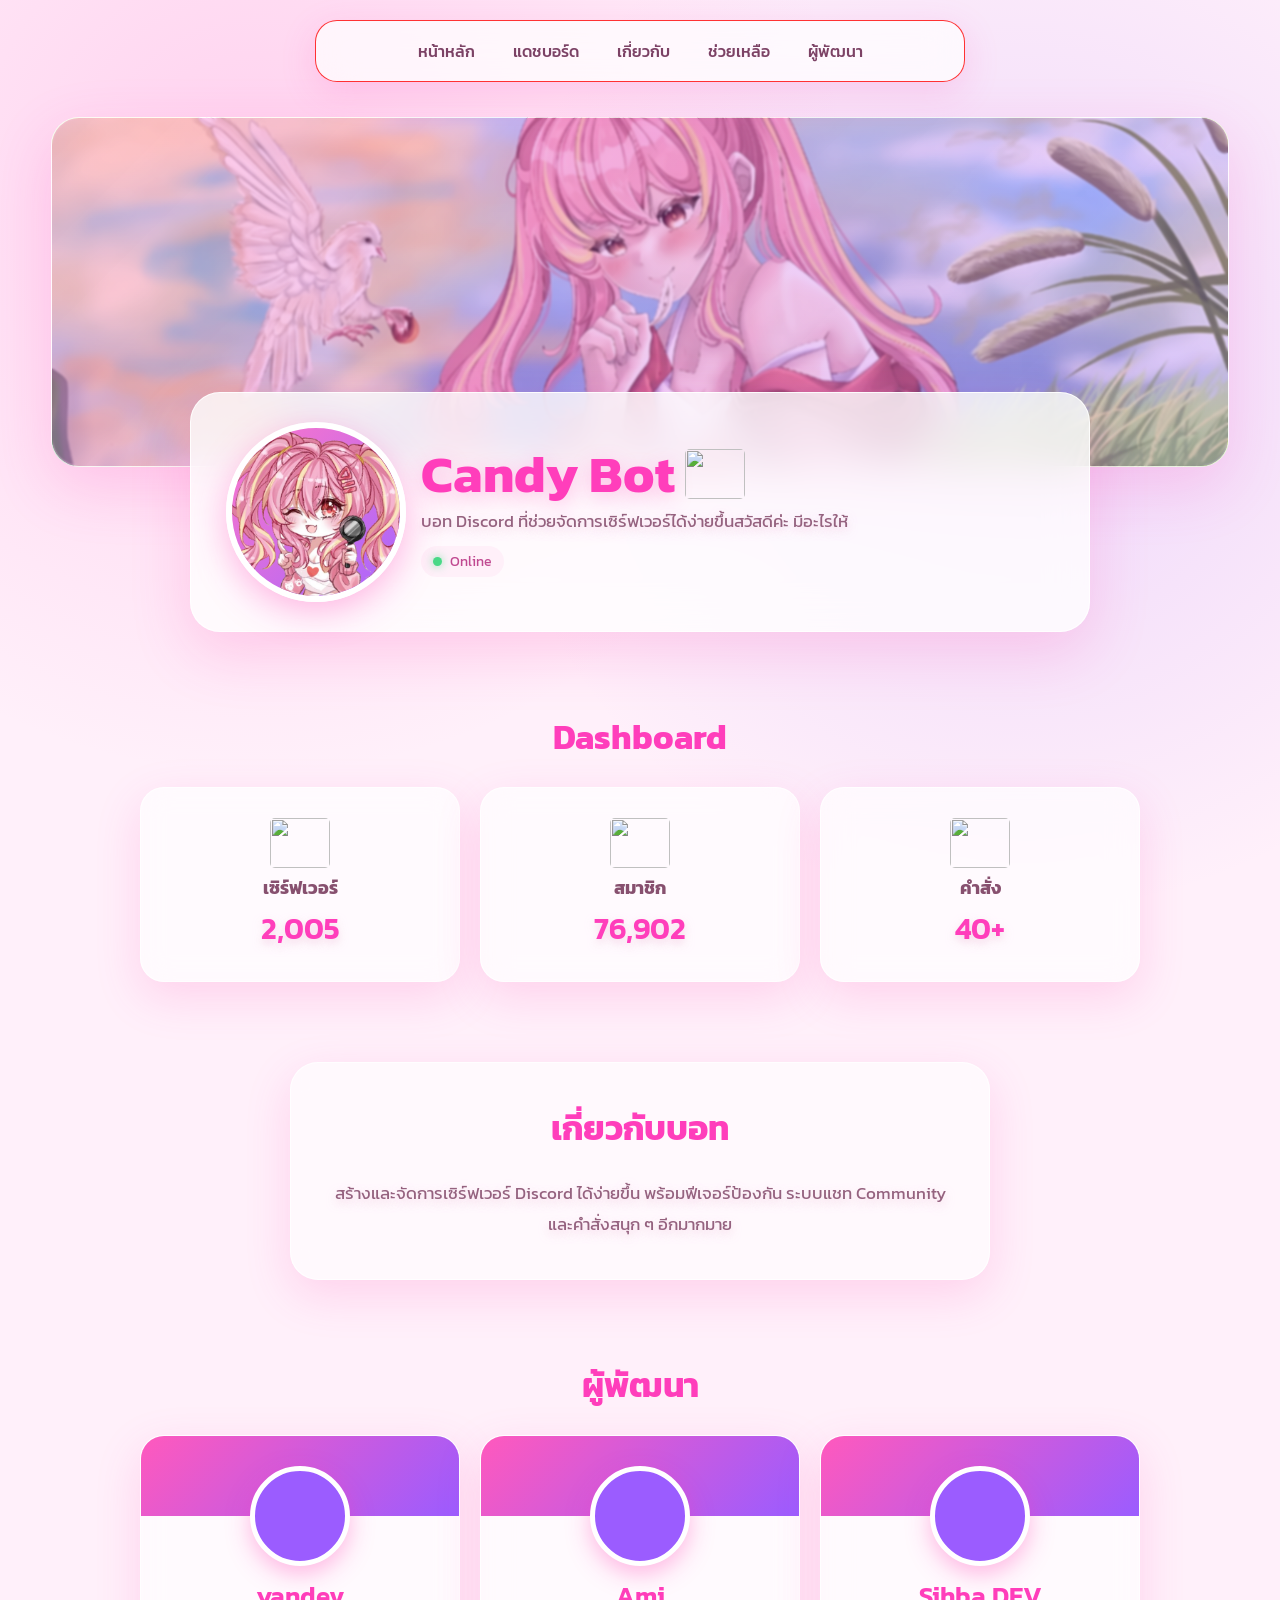
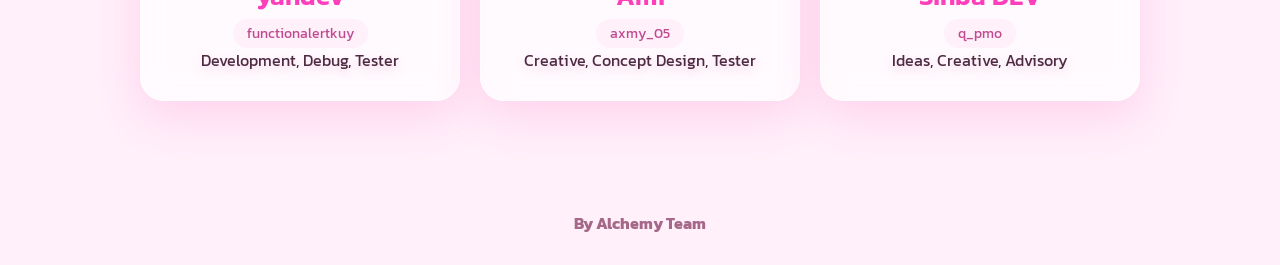
==== index.html @ 8235892c "first commit" ====
<!DOCTYPE html>
<html lang="th">
<head>
    <meta charset="UTF-8">
    <meta name="viewport" content="width=device-width, initial-scale=1.0">
    <title>Candy Bot</title>
    <link rel="stylesheet" href="style.css">
</head>
<body>

    <header class="header">
        <nav id="list">
            <a href="#top">หน้าหลัก</a>
            <a href="#dashboard">แดชบอร์ด</a>
            <a href="#about">เกี่ยวกับ</a>
            <a href="้help.html">ช่วยเหลือ</a>
            <a href="#developer">ผู้พัฒนา</a>
        </nav>
    </header>

    <section class="image-thumbnail" id="top">
        <div class="thumbnail-overlay"></div>
    </section>

    <section class="profile">
        <div class="profile-data">
            <img src="./pictures/candy.png" alt="Candy">
        </div>

        <div class="profile-info">
            <div class="title-row">
                <h1>Candy Bot</h1>
                <img class="logo title-logo" src="https://cdn-icons-png.flaticon.com/512/4464/4464750.png" alt="">
            </div>
            <p id="description">บอท Discord ที่ช่วยจัดการเซิร์ฟเวอร์ได้ง่ายขึ้น</p>
            <div class="status">
                <span class="status-dot"></span>
                Online
            </div>
        </div>
    </section>

    <section id="dashboard" class="section-card">
        <h2>Dashboard</h2>
        <div class="cards">
            <div class="card">
                <img class="logo" src="https://cdn-icons-png.flaticon.com/512/10835/10835294.png" alt="">
                <h3>เซิร์ฟเวอร์</h3>
                <p>2,005</p>
            </div>
            <div class="card">
                <img class="logo" src="https://cdn-icons-png.flaticon.com/512/2611/2611737.png" alt="">
                <h3>สมาชิก</h3>
                <p>76,902</p>
            </div>
            <div class="card">
                <img class="logo" src="https://cdn-icons-png.magnific.com/256/17653/17653595.png?semt=ais_white_label" alt="">
                <h3>คำสั่ง</h3>
                <p>40+</p>
            </div>
        </div>
    </section>

    <section id="about" class="about">
        <h2>เกี่ยวกับบอท</h2>
        <p>สร้างและจัดการเซิร์ฟเวอร์ Discord ได้ง่ายขึ้น พร้อมฟีเจอร์ป้องกัน ระบบแชท Community และคำสั่งสนุก ๆ อีกมากมาย</p>
    </section>

    

    <section id="developer" class="developer-section">
        <h2>ผู้พัฒนา</h2>
        <div class="developer-grid">
            <div class="developer-card">
                <div class="profile-dev profile-dev-yandev"></div>
                <h3 class="text-name">yandev</h3>
                <p class="developer-tag">functionalertkuy</p>
                <p>Development, Debug, Tester</p>
            </div>
            <div class="developer-card">
                <div class="profile-dev profile-dev-ami"></div>
                <h3 class="text-name">Ami</h3>
                <p class="developer-tag">axmy_05</p>
                <p>Creative, Concept Design, Tester</p>
            </div>
            <div class="developer-card">
                <div class="profile-dev profile-dev-shiba"></div>
                <h3 class="text-name">Sihba DEV</h3>
                <p class="developer-tag">q_pmo</p>
                <p>Ideas, Creative, Advisory</p>
            </div>
        </div>
    </section>

    <footer>
        <h3>By Alchemy Team</h3>
    </footer>

    <script src="index.js"></script>
</body>
</html>
---- style.css ----
@import url('https://fonts.googleapis.com/css2?family=Kanit:wght@300;400;500;600;700&display=swap');

* {
    margin: 0;
    padding: 0;
    box-sizing: border-box;
}

:root {
    --font-shadow: 0 4px 10px #edbdd99f;
    --pink: #ff59bd;
    --pink-dark: #ff3ebb;
    --pink-light: #ffd6f0;
    --purple: #9b5cff;
    --cursor: url("./pictures/cursor2.jpg");
    --body-color: #fff0fa;
    --card-color: rgba(255, 255, 255, 0.68);
    --text: #4d2942;
    --muted: #95627f;
    --shadow: 0 15px 45px rgba(255, 72, 178, 0.18);
    --kanit-font: "Kanit", sans-serif;
    --thumbnail: url("./pictures/candy_thumb.webp");
}

html {
    scroll-behavior: smooth;
}

body {
    font-family: var(--kanit-font);
    background:
        radial-gradient(circle at 20% 10%, rgba(255, 117, 204, 0.25), transparent 30%),
        radial-gradient(circle at 80% 20%, rgba(160, 102, 255, 0.18), transparent 30%),
        var(--body-color);
    color: var(--text);
    cursor: var(--cursor);
    min-height: 100vh;
    overflow-x: hidden;
}

p {
    text-shadow: var(--font-shadow);
}

.logo {
    width: 60px;
    height: 50px;
    border-radius: 5px;
}

.header {
    position: sticky;
    top: 20px;
    z-index: 100;
    width: min(92%, 650px);
    height: 62px;
    margin: 20px auto 0;
    display: flex;
    align-items: center;
    justify-content: center;
    border-radius: 22px;
    background: rgba(255, 255, 255, 0.72);
    backdrop-filter: blur(18px);
    -webkit-backdrop-filter: blur(18px);
    border: 1px solid rgba(255, 0, 0, 0.8);
    box-shadow: 0 10px 35px rgba(255, 71, 180, 0.18);
}

#list {
    display: flex;
    align-items: center;
    justify-content: center;
    gap: 8px;
    width: 100%;
}

#list a {
    text-decoration: none;
    color: #7c4265;
    font-size: 16px;
    font-weight: 500;
    padding: 9px 15px;
    border-radius: 13px;
    transition: color 0.25s ease, background 0.25s ease, transform 0.25s ease;
}

#list a:hover {
    color: white;
    background: linear-gradient(135deg, var(--pink), var(--purple));
    transform: translateY(-2px);
    box-shadow: 0 6px 18px rgba(255, 67, 181, 0.25);
}

.image-thumbnail {
    position: relative;
    width: min(1200px, 92%);
    height: 350px;
    margin: 35px auto 0;
    overflow: hidden;
    border-radius: 28px;
    background-image: var(--thumbnail);
    background-repeat: no-repeat;
    background-size: cover;
    background-position: center;
    border: 1px solid rgba(255, 255, 255, 0.8);
    box-shadow: 0 20px 60px rgba(255, 70, 183, 0.2);
}

.thumbnail-overlay {
    position: absolute;
    inset: 0;
    background: linear-gradient(135deg, rgba(255, 103, 200, 0.35), rgba(150, 83, 255, 0.28));
    backdrop-filter: blur(1px);
}

.profile {
    position: relative;
    width: min(900px, 90%);
    min-height: 240px;
    margin: -75px auto 0;
    padding: 35px 45px 35px 230px;
    display: flex;
    align-items: center;
    border-radius: 30px;
    background: rgba(255, 255, 255, 0.78);
    backdrop-filter: blur(20px);
    -webkit-backdrop-filter: blur(20px);
    border: 1px solid rgba(255, 255, 255, 0.85);
    box-shadow: 0 20px 60px rgba(255, 66, 177, 0.2);
    z-index: 10;
}

.profile-data {
    position: absolute;
    left: 35px;
    top: 50%;
    transform: translateY(-50%);
    width: 180px;
    height: 180px;
    overflow: hidden;
    border-radius: 50%;
    background: linear-gradient(135deg, #ff76c8, #a765ff);
    border: 6px solid #fff;
    box-shadow: 0 10px 35px rgba(255, 54, 176, 0.35);
}

.profile-data img {
    width: 100%;
    height: 100%;
    object-fit: cover;
    display: block;
}

.profile-info {
    display: flex;
    flex-direction: column;
    align-items: flex-start;
}

.title-row {
    display: flex;
    align-items: center;
    gap: 10px;
}

.title-logo {
    margin-left: 0;
}

.profile h1 {
    font-size: 52px;
    line-height: 1;
    color: var(--pink-dark);
    text-shadow: 0 5px 20px rgba(255, 40, 166, 0.25);
}

#description {
    margin-top: 8px;
    color: var(--muted);
    font-size: 17px;
}

.status {
    display: flex;
    align-items: center;
    gap: 8px;
    margin-top: 12px;
    padding: 5px 12px;
    border-radius: 20px;
    background: #fff0f9;
    color: #c04a91;
    font-size: 14px;
}

.status-dot {
    width: 9px;
    height: 9px;
    border-radius: 50%;
    background: #49d987;
    box-shadow: 0 0 10px rgba(73, 217, 135, 0.7);
}

.section-card,
.about,
.developer-section {
    width: min(1000px, 90%);
    margin: 80px auto 0;
    text-align: center;
}

.section-card h2,
.about h2,
.developer-section h2 {
    font-size: 34px;
    color: var(--pink-dark);
    margin-bottom: 25px;
}

.cards {
    display: grid;
    grid-template-columns: repeat(3, 1fr);
    gap: 20px;
}

.card {
    padding: 30px 20px;
    border-radius: 24px;
    background: var(--card-color);
    backdrop-filter: blur(15px);
    border: 1px solid rgba(255, 255, 255, 0.8);
    box-shadow: var(--shadow);
    transition: transform 0.25s ease, box-shadow 0.25s ease;
}

.card:hover {
    transform: translateY(-7px);
    box-shadow: 0 20px 50px rgba(255, 70, 180, 0.25);
}

.card h3 {
    color: #87506f;
    font-size: 18px;
}

.card p {
    margin-top: 5px;
    font-size: 30px;
    font-weight: 600;
    color: var(--pink-dark);
}

.about {
    max-width: 700px;
    padding: 40px;
    border-radius: 28px;
    background: rgba(255, 255, 255, 0.6);
    backdrop-filter: blur(15px);
    border: 1px solid rgba(255, 255, 255, 0.8);
    box-shadow: var(--shadow);
}

.about p {
    color: var(--muted);
    font-size: 17px;
    line-height: 1.8;
}

.developer-grid {
    display: grid;
    grid-template-columns: repeat(3, 1fr);
    gap: 20px;
}

.developer-card {
    position: relative;
    overflow: hidden;
    display: flex;
    flex-direction: column;
    align-items: center;
    padding: 30px 20px 28px;
    border-radius: 24px;
    background: var(--card-color);
    backdrop-filter: blur(15px);
    border: 1px solid rgba(255, 255, 255, 0.8);
    box-shadow: var(--shadow);
    transition: transform 0.25s ease, box-shadow 0.25s ease;
}

.developer-card::before {
    content: "";
    position: absolute;
    top: 0;
    left: 0;
    right: 0;
    height: 80px;
    background: linear-gradient(135deg, var(--pink), var(--purple));
}

.developer-card:hover {
    transform: translateY(-7px);
    box-shadow: 0 20px 50px rgba(255, 70, 180, 0.25);
}

.profile-dev {
    position: relative;
    width: 100px;
    height: 100px;
    border-radius: 50%;
    border: 5px solid #fff;
    background-color: #9b5cff;
    background-size: cover;
    background-position: center;
    box-shadow: 0 8px 24px rgba(255, 54, 176, 0.35);
}

.profile-dev-yandev {
    background-image: url("https://media.discordapp.net/attachments/1551834868416253993/1552734645513097236/868f6804eb1391e83a15066d46608ace.jpg?ex=6ab6b053&is=6ab55ed3&hm=19ae6387f79ed8ddbcb4663b0d89c38e2f165c1404e1471e32bd87df03716502&=&format=webp");
}

.profile-dev-ami {
    background-image: url("https://cdn.discordapp.com/attachments/1455167939404894352/1552751343976980581/a2171ac2dc486e2172c3ef0468d1183b.webp?ex=6ab6bfe1&is=6ab56e61&hm=9dfa89090c55bf99ff353e79dc1f6808670424f4156124c1cbedd3acfeca20ab");
}

.profile-dev-shiba {
    background-image: url("https://cdn.discordapp.com/attachments/1455167939404894352/1552746728501805089/3b6210e26956e8ecf4f6ec5299d82752.webp?ex=6ab6bb94&is=6ab56a14&hm=239f7300b452076bb240426dcd3c57431c0c834e2f4cb2e0ea838637e5c9a1d4");
}

.text-name {
    margin-top: 14px;
    font-size: 26px;
    font-weight: 600;
    line-height: 1.2;
    color: var(--pink-dark);
    overflow-wrap: anywhere;
}

.developer-tag {
    margin-top: 8px;
    padding: 4px 14px;
    border-radius: 20px;
    background: #fff0f9;
    color: #c04a91;
    font-size: 14px;
    text-shadow: none;
    overflow-wrap: anywhere;
}

footer {
    margin-top: 80px;
    padding: 30px;
    text-align: center;
    color: #a56889;
    font-size: 14px;
}

@media (max-width: 700px) {
    .header {
        width: 94%;
    }

    #list {
        gap: 0;
    }

    #list a {
        padding: 8px 9px;
        font-size: 13px;
    }

    .image-thumbnail {
        height: 240px;
        border-radius: 20px;
    }

    .profile {
        width: 90%;
        margin-top: -60px;
        padding: 115px 25px 30px;
        min-height: 280px;
        justify-content: center;
        text-align: center;
    }

    .profile-data {
        width: 130px;
        height: 130px;
        left: 50%;
        top: 0;
        transform: translate(-50%, -35px);
    }

    .profile-info {
        align-items: center;
    }

    .title-row {
        justify-content: center;
    }

    .profile h1 {
        font-size: 42px;
    }

    .cards {
        grid-template-columns: 1fr;
    }

    .about {
        padding: 30px 20px;
    }

    .developer-grid {
        grid-template-columns: 1fr;
        max-width: 340px;
        margin: 0 auto;
    }
}


.help-main {
    margin: 0 auto;
}
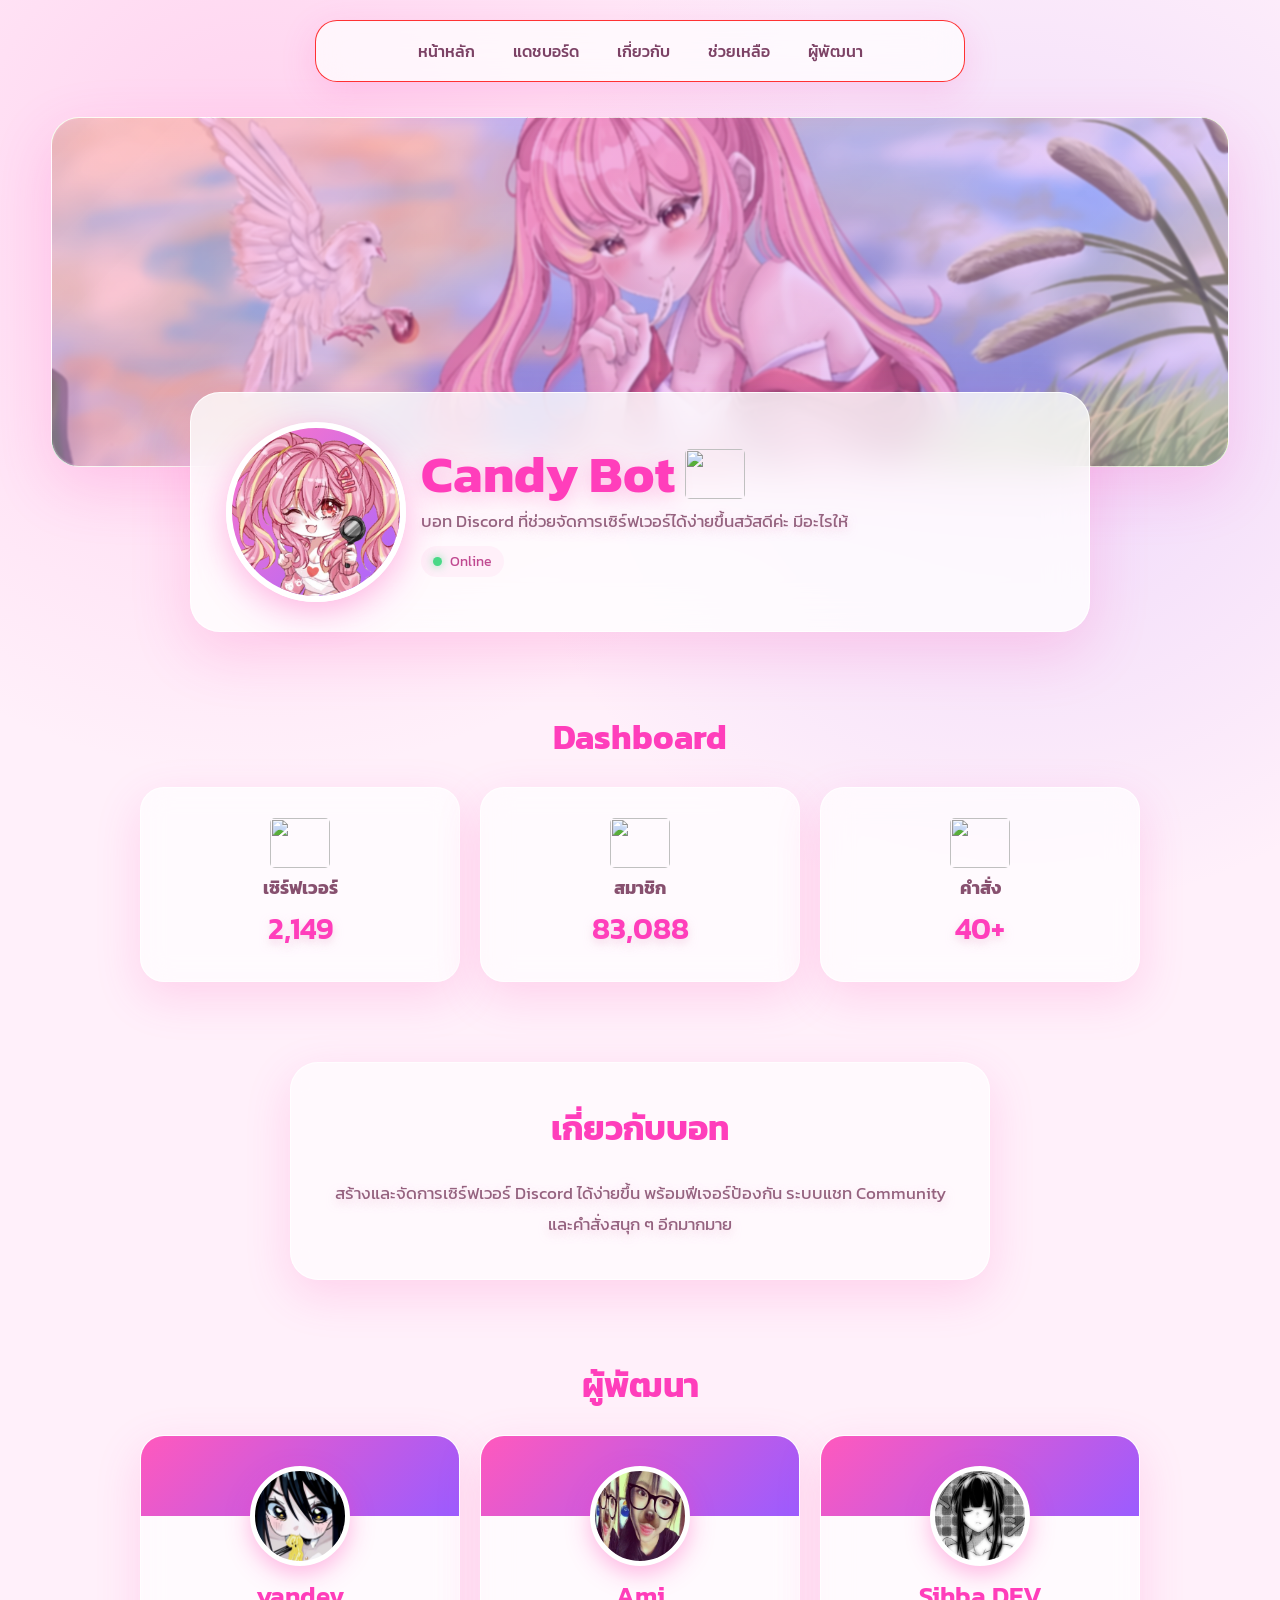
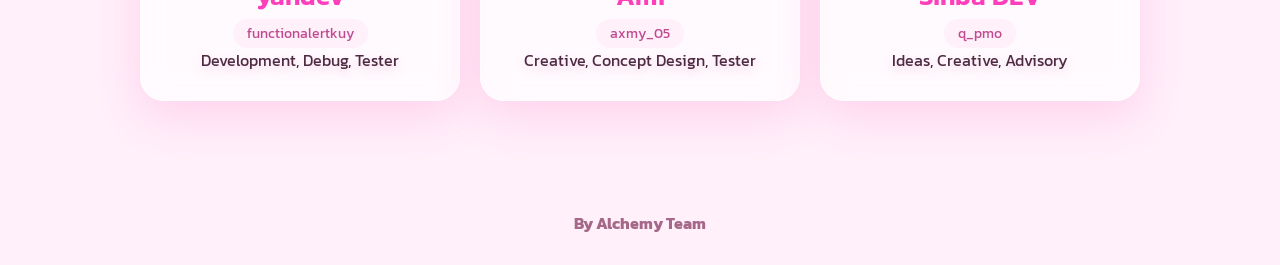
==== commit 855c2ad2: "fix developer profile images" ====
--- a/index.html
+++ b/index.html
@@ -46,12 +46,12 @@
             <div class="card">
                 <img class="logo" src="https://cdn-icons-png.flaticon.com/512/10835/10835294.png" alt="">
                 <h3>เซิร์ฟเวอร์</h3>
-                <p>2,005</p>
+                <p>2,149</p>
             </div>
             <div class="card">
                 <img class="logo" src="https://cdn-icons-png.flaticon.com/512/2611/2611737.png" alt="">
                 <h3>สมาชิก</h3>
-                <p>76,902</p>
+                <p>83,088</p>
             </div>
             <div class="card">
                 <img class="logo" src="https://cdn-icons-png.magnific.com/256/17653/17653595.png?semt=ais_white_label" alt="">
--- a/style.css
+++ b/style.css
@@ -314,15 +314,15 @@
 }
 
 .profile-dev-yandev {
-    background-image: url("https://media.discordapp.net/attachments/1551834868416253993/1552734645513097236/868f6804eb1391e83a15066d46608ace.jpg?ex=6ab6b053&is=6ab55ed3&hm=19ae6387f79ed8ddbcb4663b0d89c38e2f165c1404e1471e32bd87df03716502&=&format=webp");
+    background-image: url("./pictures/yandev-img.webp");
 }
 
 .profile-dev-ami {
-    background-image: url("https://cdn.discordapp.com/attachments/1455167939404894352/1552751343976980581/a2171ac2dc486e2172c3ef0468d1183b.webp?ex=6ab6bfe1&is=6ab56e61&hm=9dfa89090c55bf99ff353e79dc1f6808670424f4156124c1cbedd3acfeca20ab");
+    background-image: url("./pictures/ami_img.webp");
 }
 
 .profile-dev-shiba {
-    background-image: url("https://cdn.discordapp.com/attachments/1455167939404894352/1552746728501805089/3b6210e26956e8ecf4f6ec5299d82752.webp?ex=6ab6bb94&is=6ab56a14&hm=239f7300b452076bb240426dcd3c57431c0c834e2f4cb2e0ea838637e5c9a1d4");
+    background-image: url("./pictures/shiba_img.webp");
 }
 
 .text-name {
@@ -419,4 +419,4 @@
 
 .help-main {
     margin: 0 auto;
-}+}
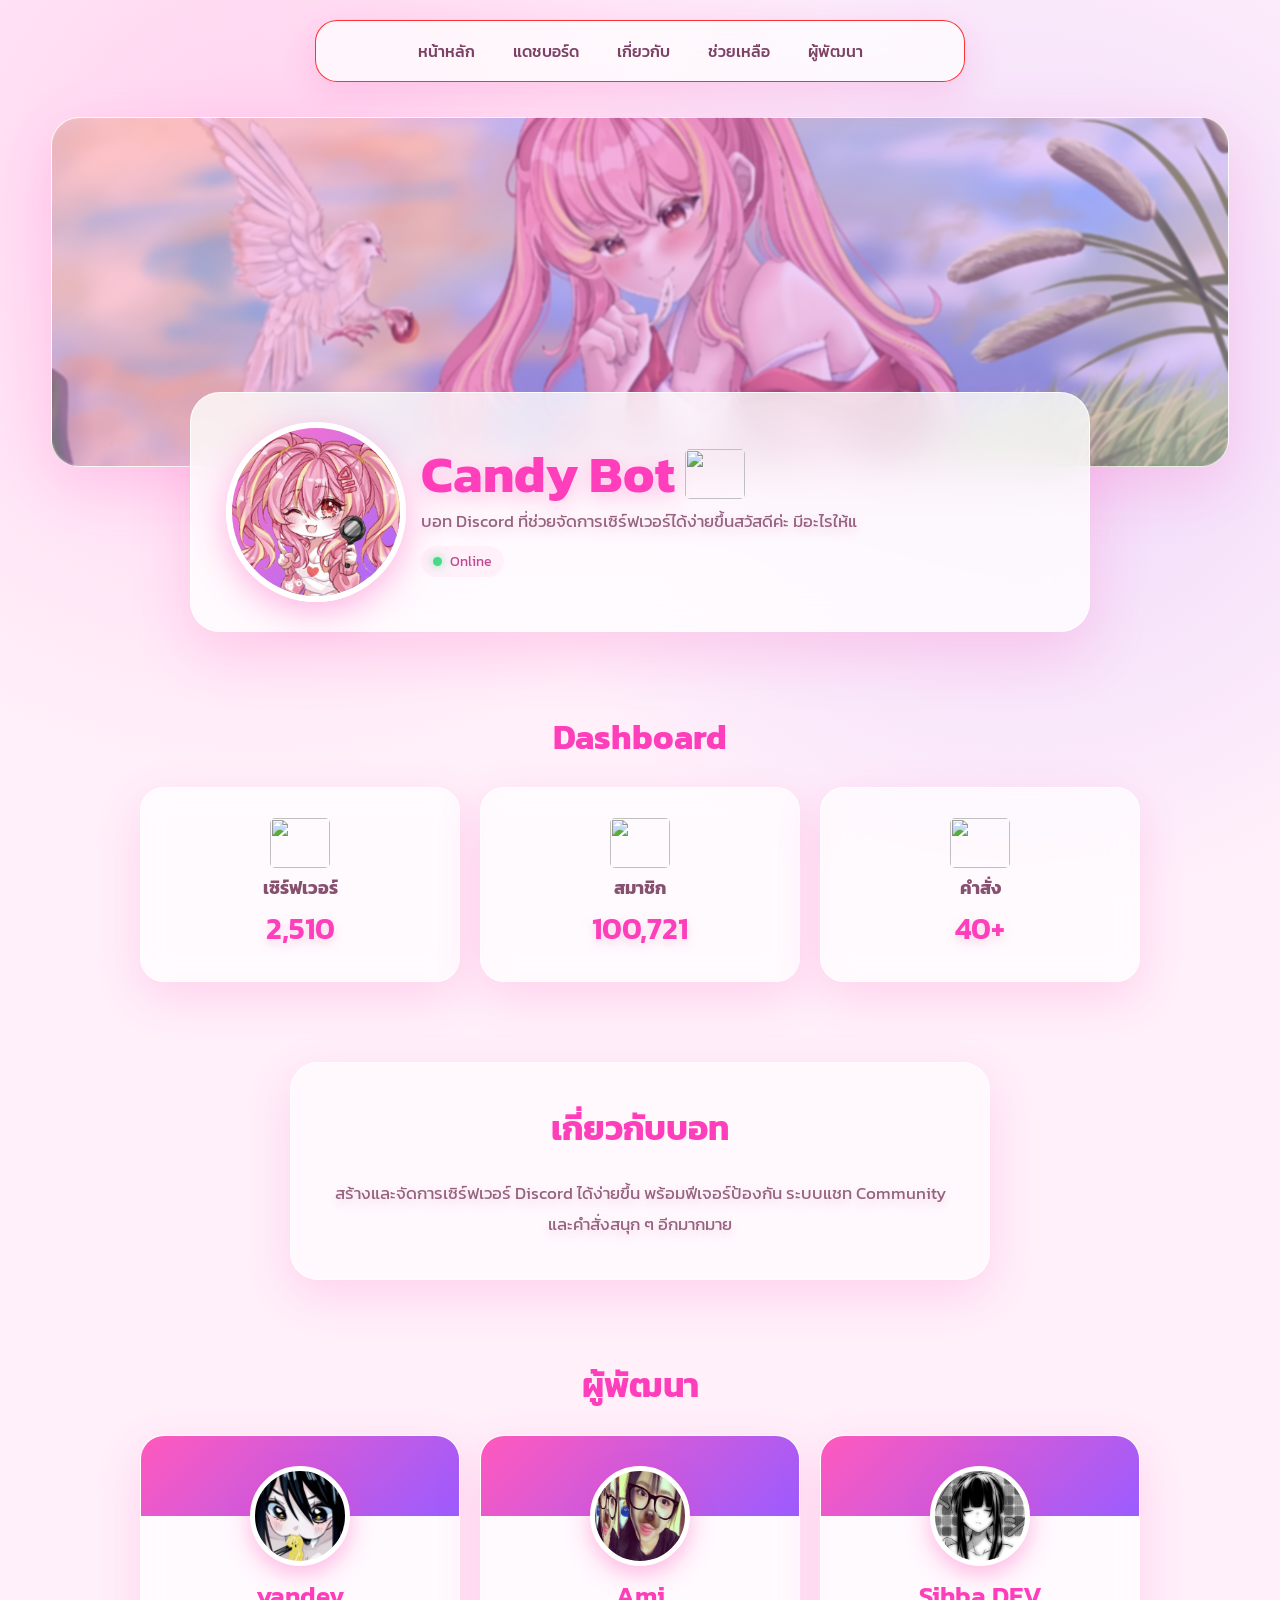
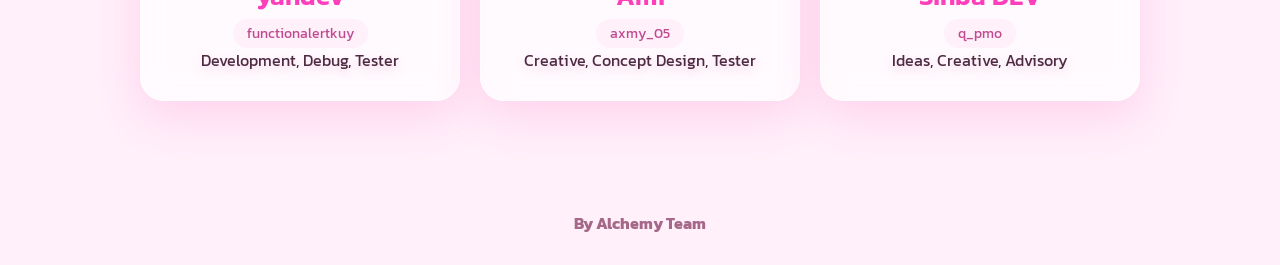
==== commit 5c10b950: "Update website" ====
--- a/index.html
+++ b/index.html
@@ -46,12 +46,12 @@
             <div class="card">
                 <img class="logo" src="https://cdn-icons-png.flaticon.com/512/10835/10835294.png" alt="">
                 <h3>เซิร์ฟเวอร์</h3>
-                <p>2,149</p>
+                <p>2,510</p>
             </div>
             <div class="card">
                 <img class="logo" src="https://cdn-icons-png.flaticon.com/512/2611/2611737.png" alt="">
                 <h3>สมาชิก</h3>
-                <p>83,088</p>
+                <p>100,721</p>
             </div>
             <div class="card">
                 <img class="logo" src="https://cdn-icons-png.magnific.com/256/17653/17653595.png?semt=ais_white_label" alt="">
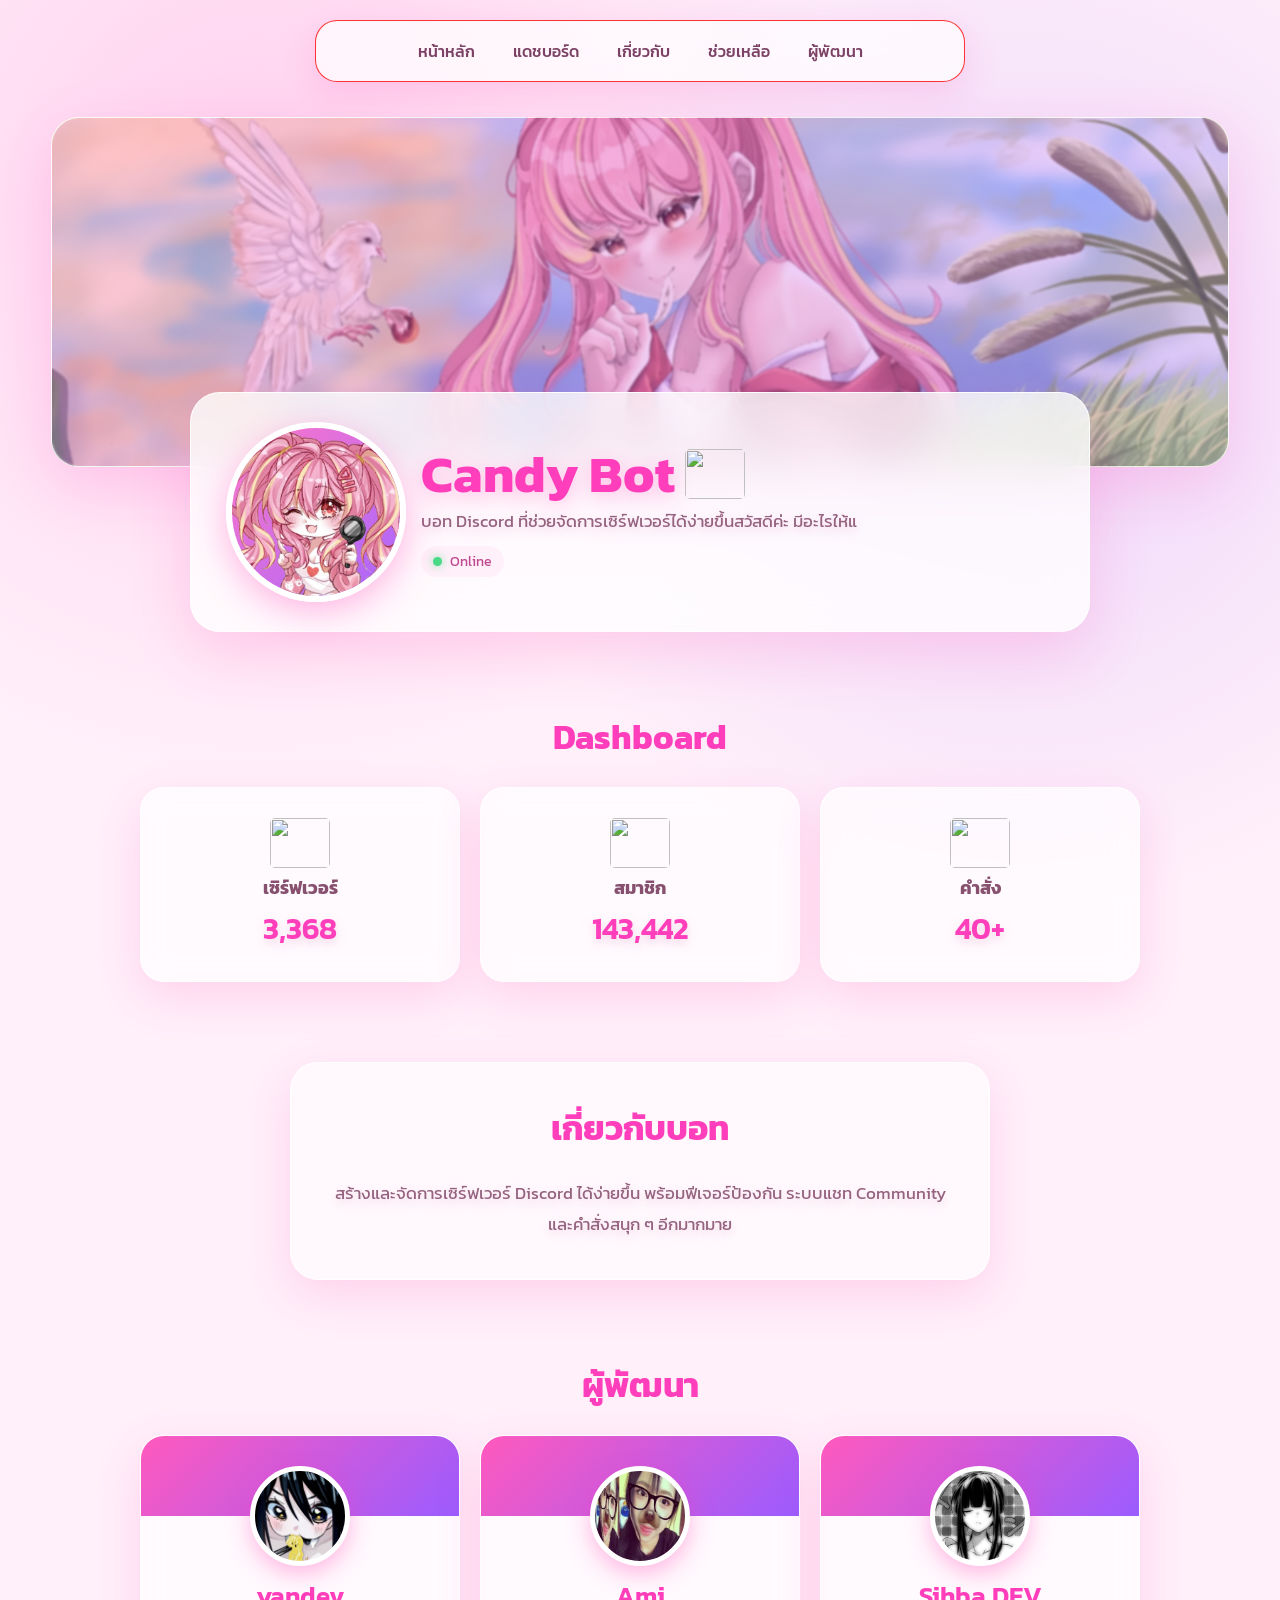
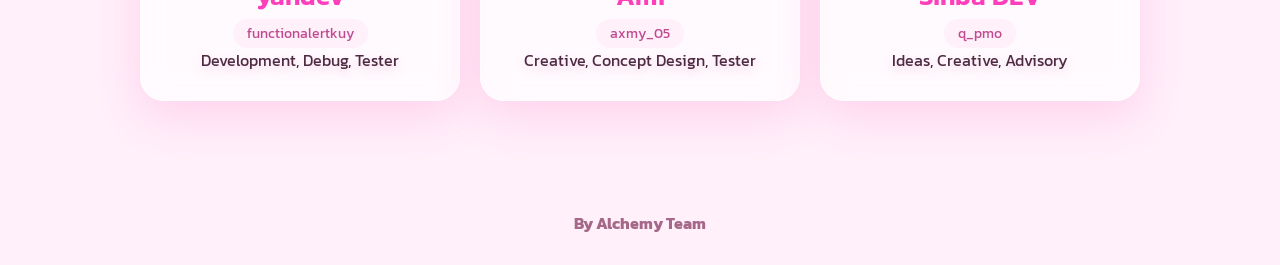
==== commit e8516bd2: "update" ====
--- a/index.html
+++ b/index.html
@@ -46,12 +46,12 @@
             <div class="card">
                 <img class="logo" src="https://cdn-icons-png.flaticon.com/512/10835/10835294.png" alt="">
                 <h3>เซิร์ฟเวอร์</h3>
-                <p>2,510</p>
+                <p>3,368</p>
             </div>
             <div class="card">
                 <img class="logo" src="https://cdn-icons-png.flaticon.com/512/2611/2611737.png" alt="">
                 <h3>สมาชิก</h3>
-                <p>100,721</p>
+                <p>143,442</p>
             </div>
             <div class="card">
                 <img class="logo" src="https://cdn-icons-png.magnific.com/256/17653/17653595.png?semt=ais_white_label" alt="">
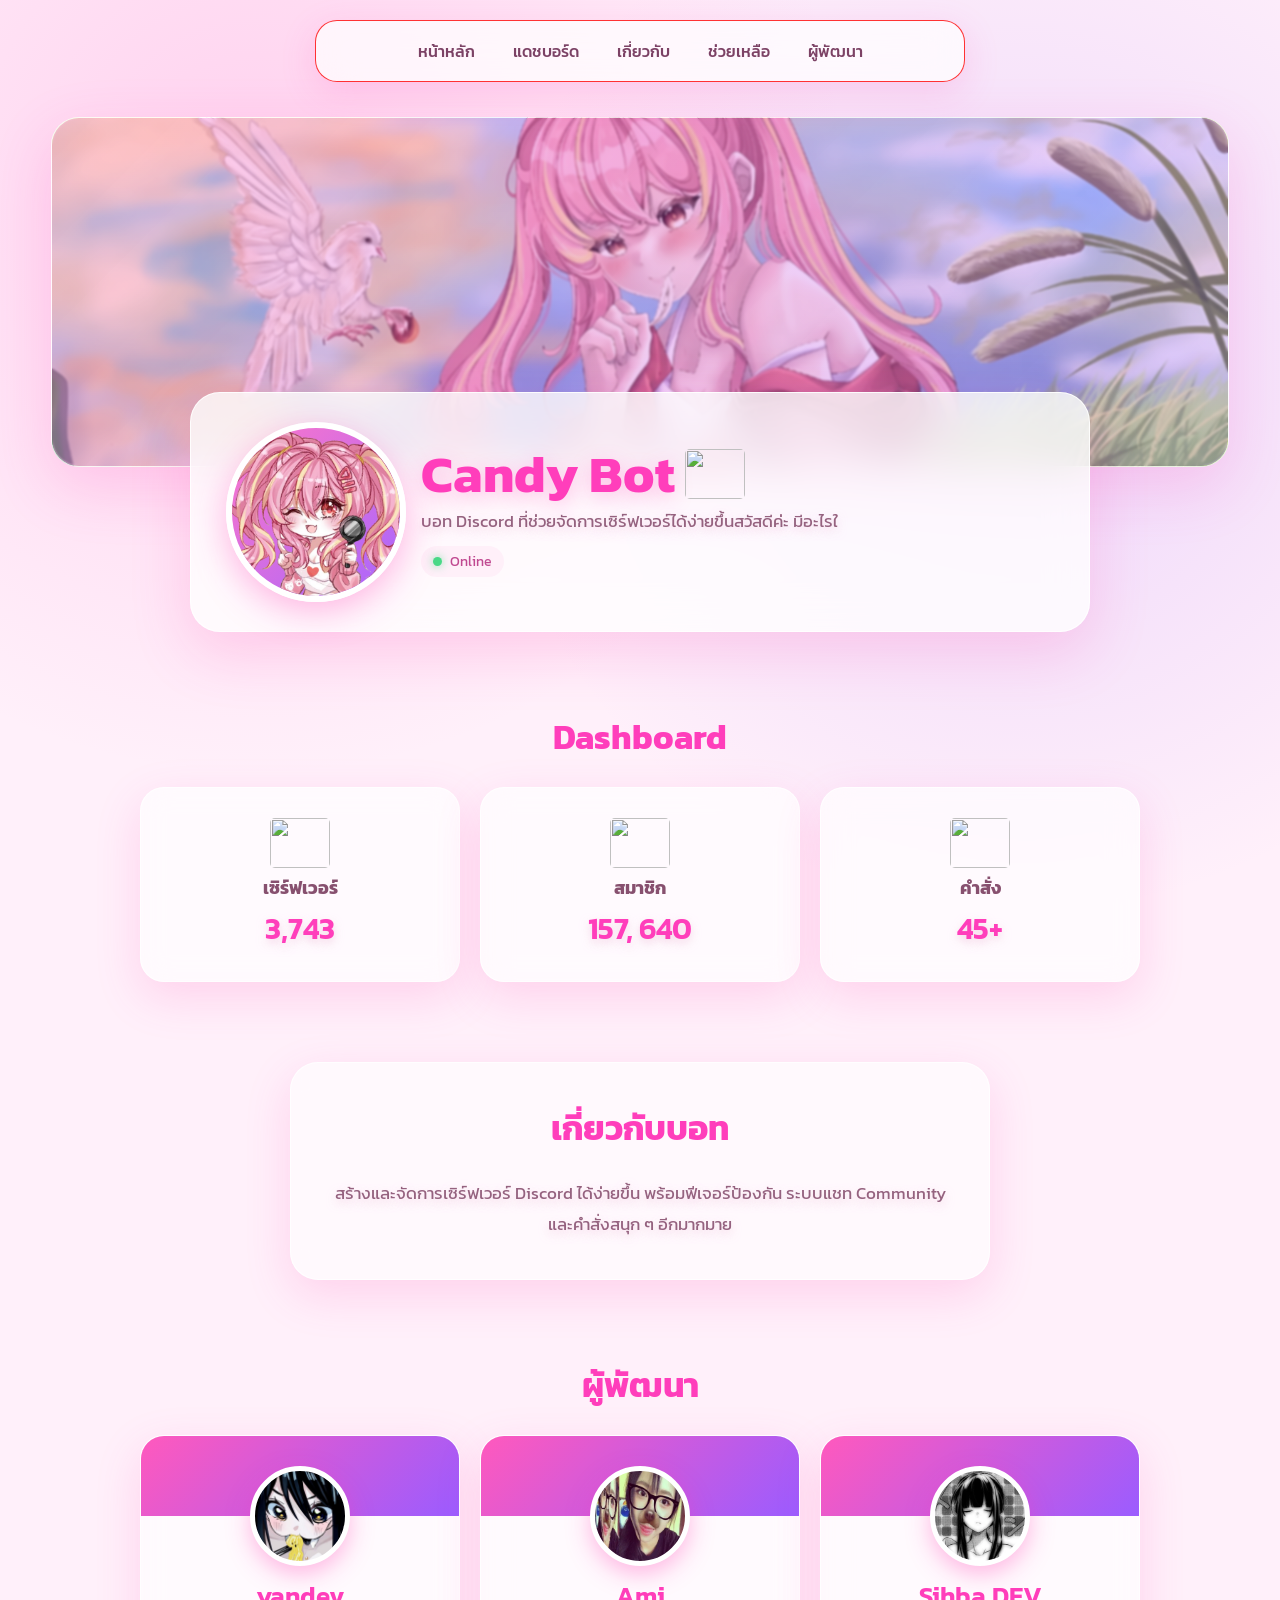
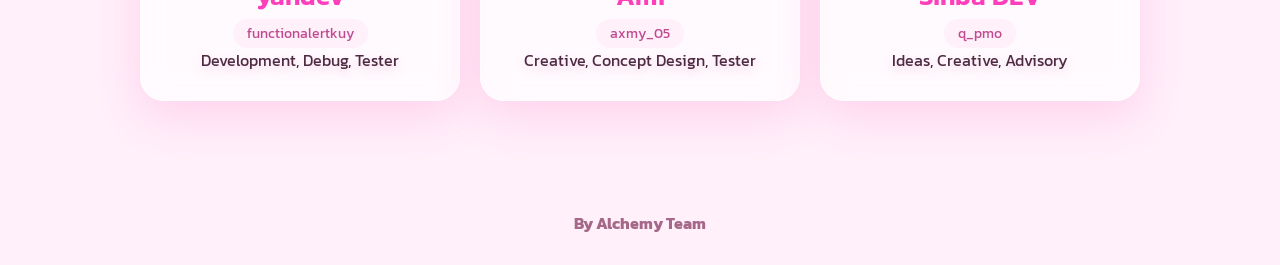
==== commit 53b188d0: "update status2" ====
--- a/index.html
+++ b/index.html
@@ -46,17 +46,17 @@
             <div class="card">
                 <img class="logo" src="https://cdn-icons-png.flaticon.com/512/10835/10835294.png" alt="">
                 <h3>เซิร์ฟเวอร์</h3>
-                <p>3,368</p>
+                <p>3,743</p>
             </div>
             <div class="card">
                 <img class="logo" src="https://cdn-icons-png.flaticon.com/512/2611/2611737.png" alt="">
                 <h3>สมาชิก</h3>
-                <p>143,442</p>
+                <p>157, 640</p>
             </div>
             <div class="card">
                 <img class="logo" src="https://cdn-icons-png.magnific.com/256/17653/17653595.png?semt=ais_white_label" alt="">
                 <h3>คำสั่ง</h3>
-                <p>40+</p>
+                <p>45+</p>
             </div>
         </div>
     </section>
